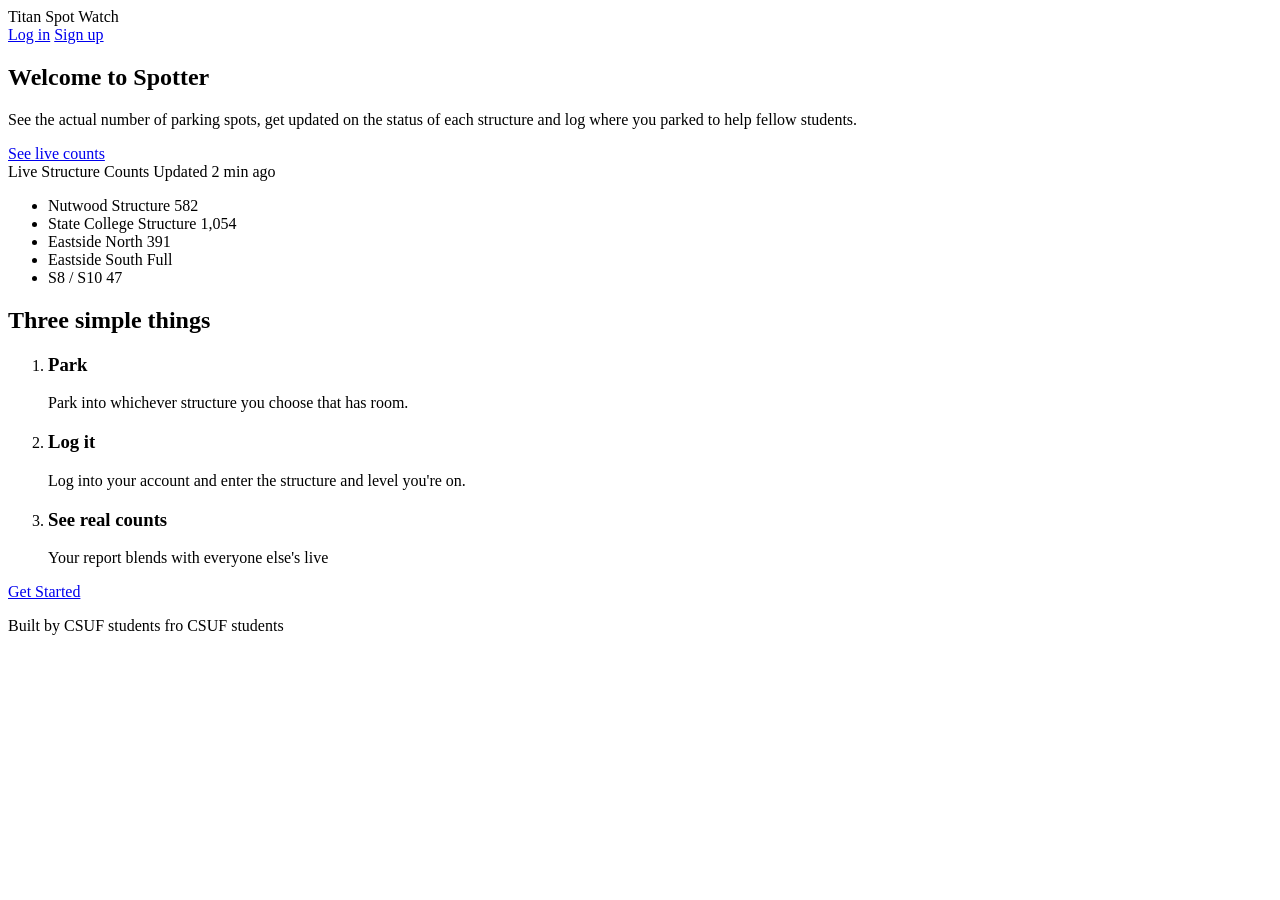
==== index.html @ 2909a5fb "Add files via upload worked on main hompage for website. Added sample live count numbers, links to s" ====
<!DOCTYPE html>
<html lang="en">
  <head>
    <meta charset="UTF-8" />
    <meta name="viewport" content="width=device-width, initial-scale=1.0" />
    <title>Spotter</title>
    <link rel="stylesheet" href="css/styles.css" />
  </head>
  <body>

    <header class="site_header">
      <div class="inner_header">
        <a class="title1">Titan Spot Watch</a>
        <nav class="nav_links">
          <a href="login.html" class="loginbtn">Log in</a>
          <a href="signup.html" class="signupbtn">Sign up</a>
        </nav>
      </div>
    </header>

    <main>
      <section class="hero">
        <div class="hero_content">
          <h1>Welcome to Spotter</h1>
          <p>See the actual number of parking spots, get updated on the status of
            each structure and log where you parked to help fellow students.</p>
          <div class="hero_count">
            <a href="#board" class="livecountbtn">See live counts</a>
          </div>
        </div>

        <div class="board" id="board" aria-label="Live parking structure counts">
          <div class="board-head">
            <span class="board-title">Live Structure Counts</span>
            <span class="board-updated">Updated <time id="last-updated">2 min ago</time></span>
          </div>

          <ul class="board_rows">
            <li class="board_row" data-status="open">
              <span class="row-name">Nutwood Structure</span>
              <span class="row-count">582</span>
            </li>
            <li class="board_row" data-status="open">
              <span class="row-name">State College Structure</span>
              <span class="row-count">1,054</span>
            </li>
            <li class="board_row" data-status="open">
              <span class="row-name">Eastside North</span>
              <span class="row-count">391</span>
            </li>
            <li class="board_row" data-status="open">
              <span class="row-name">Eastside South</span>
              <span class="row-count">Full</span>
            </li>
            <li class="board_row" data-status="open">
              <span class="row-name">S8 / S10</span>
              <span class="row-count">47</span>
          </ul>
        </div>
      </section>

      <section class="how-it-works">
        <h2>Three simple things</h2>
        <ol class="how-steps">
          <li>
            <span class="how-num"></span>
            <h3>Park</h3>
            <p>Park into whichever structure you choose that has room.</p>
          </li>
          <li>
            <span class="how-num"></span>
            <h3>Log it</h3>
            <p>Log into your account and enter the structure and level you're on.</p>
          </li>
          <li>
            <span class="how-num"></span>
            <h3>See real counts</h3>
            <p>Your report blends with everyone else's live</p>
          </li>
        </ol>
      </section>

      <section class="final">
        <a href="signup.html" class="accountbtn">Get Started</a>
      </section>
    </main>

    <footer class="site_footer">
      <div class="inner_footer">
        <p>Built by CSUF students fro CSUF students</p>
      </div>
    </footer>
  </body>
</html>
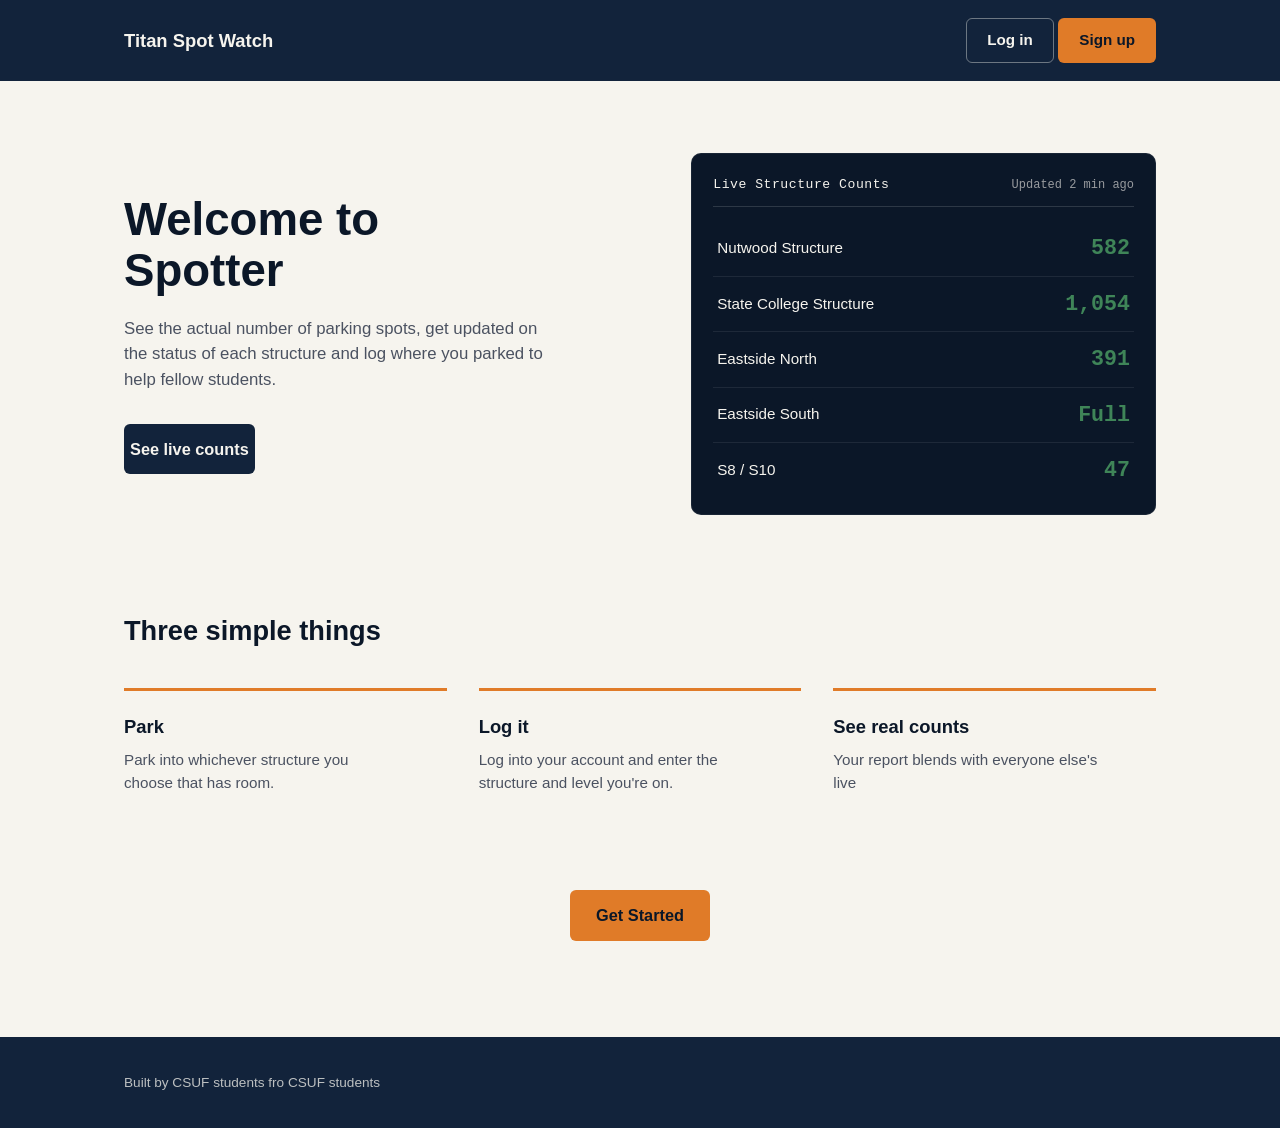
==== commit 315c32f0: "connected the sign up form to Flask route" ====
--- a/index.html
+++ b/index.html
@@ -10,10 +10,10 @@
 
     <header class="site_header">
       <div class="inner_header">
-        <a class="title1">Titan Spot Watch</a>
+        <a href="/" class="title1">Titan Spot Watch</a>
         <nav class="nav_links">
-          <a href="login.html" class="loginbtn">Log in</a>
-          <a href="signup.html" class="signupbtn">Sign up</a>
+          <a href="/login" class="loginbtn">Log in</a>
+          <a href="/signup" class="signupbtn">Sign up</a>
         </nav>
       </div>
     </header>
@@ -81,7 +81,7 @@
       </section>
 
       <section class="final">
-        <a href="signup.html" class="accountbtn">Get Started</a>
+        <a href="/signup" class="accountbtn">Get Started</a>
       </section>
     </main>
 
--- a/css/styles.css
+++ b/css/styles.css
@@ -0,0 +1,422 @@
+:root {
+  --navy: #12233B;
+  --deep-navy: #0B1728;
+  --orange: #E07B28;
+  --white: #F6F4EE;
+  --black: #1B1B1B;
+  --grey: #4B5261;
+  --open: #3F8558;
+  --low: #C98A1E;
+  --full: #C1503D;
+
+  --font-body: "Archivo", -apple-system, BlinkMacSystemFont, "Segoe UI", sans-serif;
+  --font-board: "Space Mono", ui-monospace, Menlo, monospace;
+}
+
+* {
+  box-sizing: border-box;
+}
+
+html {
+  scroll-behavior: smooth;
+}
+
+body {
+  margin: 0;
+  background: var(--white);
+  color: var(--black);
+  font-family: var(--font-body);
+  line-height: 1.5;
+}
+
+a {
+  color: inherit;
+}
+
+/*Header*/
+.site_header {
+  background: var(--navy);
+  color: var(--white);
+}
+
+.inner_header {
+  max-width: 1080px;
+  margin: 0 auto;
+  padding: 18px 24px;
+  display: flex;
+  align-items: center;
+  justify-content: space-between;
+}
+
+.title1 {
+  font-weight: 800;
+  font-size: 1.15rem;
+  text-decoration: none;
+  color: var(--white);
+}
+
+.nav_lblacks {
+  display: flex;
+  gap: 12px;
+}
+
+.loginbtn,
+.signupbtn {
+  display: inline-block;
+  padding: 10px 20px;
+  border-radius: 6px;
+  font-weight: 600;
+  font-size: 0.95rem;
+  text-decoration: none;
+  border: 1.5px solid transparent;
+  transition: transform 0.15s ease, background 0.15s ease;
+}
+
+.loginbtn:hover,
+.signupbtn:hover {
+  transform: translateY(-1px);
+}
+
+.loginbtn {
+  border-color: rgba(246, 244, 238, 0.4);
+  color: var(--white);
+}
+
+.loginbtn:hover {
+  border-color: var(--white);
+}
+
+.signupbtn {
+  background: var(--orange);
+  color: var(--deep-navy);
+}
+
+.signupbtn:hover {
+  background: #ea8b3e;
+}
+
+/*Hero*/
+.hero {
+  max-width: 1080px;
+  margin: 0 auto;
+  padding: 72px 24px 88px;
+  display: grid;
+  grid-template-columns: 1.1fr 1fr;
+  gap: 56px;
+  align-items: center;
+}
+
+.hero_content h1 {
+  font-size: clamp(2rem, 4vw, 2.85rem);
+  line-height: 1.12;
+  margin: 0 0 20px;
+  max-width: 15ch;
+  font-weight: 800;
+  color: var(--deep-navy);
+}
+
+.hero_content p {
+  color: var(--grey);
+  max-width: 46ch;
+  font-size: 1.05rem;
+  margin: 0 0 32px;
+}
+
+.hero_count {
+  display: flex;
+  align-items: center;
+  gap: 16px;
+  flex-wrap: wrap;
+}
+
+.accountbtn,
+.livecountbtn {
+  display: inline-block;
+  text-decoration: none;
+  font-weight: 600;
+}
+
+.accountbtn {
+  background: var(--orange);
+  color: var(--deep-navy);
+  padding: 13px 26px;
+  border-radius: 6px;
+  font-size: 1.02rem;
+  transition: background 0.15s ease;
+}
+
+.accountbtn:hover {
+  background: #ea8b3e;
+}
+
+.livecountbtn {
+  color: var(--white);
+  background: var(--navy);
+  padding: 13px 6px;
+  border-radius: 6px;
+  font-size: 1.02rem;
+  transition: background 0.15s ease;
+}
+
+/*Live board*/
+.board {
+  background: var(--deep-navy);
+  border-radius: 10px;
+  padding: 22px 22px 18px;
+  box-shadow: inset 0 0 0 1px rgba(255, 255, 255, 0.06);
+}
+
+.board-head {
+  display: flex;
+  justify-content: space-between;
+  align-items: baseline;
+  color: var(--white);
+  margin-bottom: 14px;
+  padding-bottom: 12px;
+  border-bottom: 1px solid rgba(255, 255, 255, 0.14);
+}
+
+.board-title {
+  font-family: var(--font-board);
+  font-size: 0.82rem;
+  letter-spacing: 0.04em;
+}
+
+.board-updated {
+  font-family: var(--font-board);
+  font-size: 0.75rem;
+  color: rgba(246, 244, 238, 0.6);
+}
+
+.board_rows {
+  list-style: none;
+  margin: 0;
+  padding: 0;
+}
+
+.board_row {
+  display: flex;
+  justify-content: space-between;
+  align-items: center;
+  gap: 14px;
+  padding: 11px 4px;
+  border-bottom: 1px solid rgba(255, 255, 255, 0.08);
+}
+
+.board_row:last-child {
+  border-bottom: none;
+}
+
+.row-name {
+  color: var(--white);
+  font-size: 0.95rem;
+}
+
+.row-count {
+  font-family: var(--font-board);
+  font-weight: 700;
+  font-size: 1.35rem;
+  color: var(--open);
+}
+
+.board_row[data-status="low"] .row-count {
+  color: var(--low);
+}
+
+.board_row[data-status="full"] .row-count {
+  color: var(--full);
+}
+
+/*How it works*/
+.how-it-works {
+  max-width: 1080px;
+  margin: 0 auto;
+  padding: 8px 24px 96px;
+}
+
+.how-it-works h2 {
+  font-size: 1.7rem;
+  font-weight: 800;
+  color: var(--deep-navy);
+  margin: 0 0 36px;
+}
+
+.how-steps {
+  list-style: none;
+  margin: 0;
+  padding: 0;
+  display: grid;
+  grid-template-columns: repeat(3, 1fr);
+  gap: 32px;
+}
+
+.how-steps li {
+  border-top: 3px solid var(--orange);
+  padding-top: 16px;
+}
+
+.how-num {
+  font-family: var(--font-board);
+  font-size: 0.85rem;
+  color: var(--orange);
+}
+
+.how-steps h3 {
+  margin: 6px 0 8px;
+  font-size: 1.15rem;
+  color: var(--deep-navy);
+}
+
+.how-steps p {
+  margin: 0;
+  color: var(--grey);
+  font-size: 0.95rem;
+  max-width: 32ch;
+}
+
+/*Login/signup*/
+.auth_card,
+.auth_form {
+  width: 100%;
+  max-width: 420px;
+  background: #fff;
+  border: 1px solid var(--line, #D9D5C9);
+  border-radius: 10px;
+  padding: 36px 32px;
+}
+
+.auth_wrap,
+.signup_section {
+  flex: 1;
+  width: 100%;
+  max-width: 1080px;
+  margin: 0 auto;
+  padding: 48px 24px;
+  display: flex;
+  justify-content: center;
+  align-items: center;
+}
+
+.auth_card h1,
+.auth_form h1 {
+  margin: 0 0 8px;
+  font-size: 1.6rem;
+  font-weight: 800;
+  color: var(--navy-deep);
+}
+
+.auth_sub,
+.auth1 {
+  margin: 0 0 28px;
+  color: var(--ink-soft);
+  font-size: 0.95rem;
+}
+
+.form_group {
+  margin-bottom: 18px;
+}
+
+.form_group label {
+  display: block;
+  margin-bottom: 6px;
+  font-size: 0.88rem;
+  font-weight: 600;
+  color: var(--ink);
+}
+
+.form_group input {
+  width: 100%;
+  padding: 11px 12px;
+  font-size: 0.98rem;
+  font-family: var(--font-body);
+  border: 1.5px solid var(--line, #D9D5C9);
+  border-radius: 6px;
+  background: var(--paper);
+  color: var(--ink);
+}
+
+.form_group input:focus {
+  outline: none;
+  border-color: var(--orange);
+  background: #fff;
+}
+
+.auth_submit,
+.authbtn {
+  width: 100%;
+  padding: 13px;
+  margin-top: 6px;
+  background: var(--orange);
+  color: var(--navy-deep);
+  border: none;
+  border-radius: 6px;
+  font-weight: 700;
+  font-size: 1rem;
+  cursor: pointer;
+  transition: background 0.15s ease;
+}
+
+.auth_submit:hover,
+.authbtn:hover {
+  background: #ea8b3e;
+}
+
+.auth_switch {
+  margin: 18px 0 0;
+  text-align: center;
+  font-size: 0.9rem;
+  color: var(--ink-soft);
+}
+
+.auth_switch a {
+  color: var(--navy);
+  font-weight: 600;
+  text-decoration: underline;
+}
+
+/*Footer*/
+.site_footer {
+  background: var(--navy);
+  color: rgba(246, 244, 238, 0.75);
+  font-size: 0.85rem;
+}
+
+.inner_footer {
+  max-width: 1080px;
+  margin: 0 auto;
+  padding: 22px 24px;
+}
+
+.final {
+  max-width: 1080px;
+  margin: 0 auto;
+  padding: 0 24px 96px;
+  text-align: center;
+}
+
+/*Phones*/
+@media (max-width: 860px) {
+  .hero {
+    grid-template-columns: 1fr;
+    padding-top: 48px;
+  }
+
+  .how-steps {
+    grid-template-columns: 1fr;
+  }
+}
+
+/*keyboard and motion*/
+a:focus-visible {
+  outline: 2px solid var(--orange);
+  outline-offset: 2px;
+}
+
+@media (prefers-reduced-motion: reduce) {
+
+  .loginbtn,
+  .signupbtn,
+  .accountbtn {
+    transition: none;
+  }
+}
